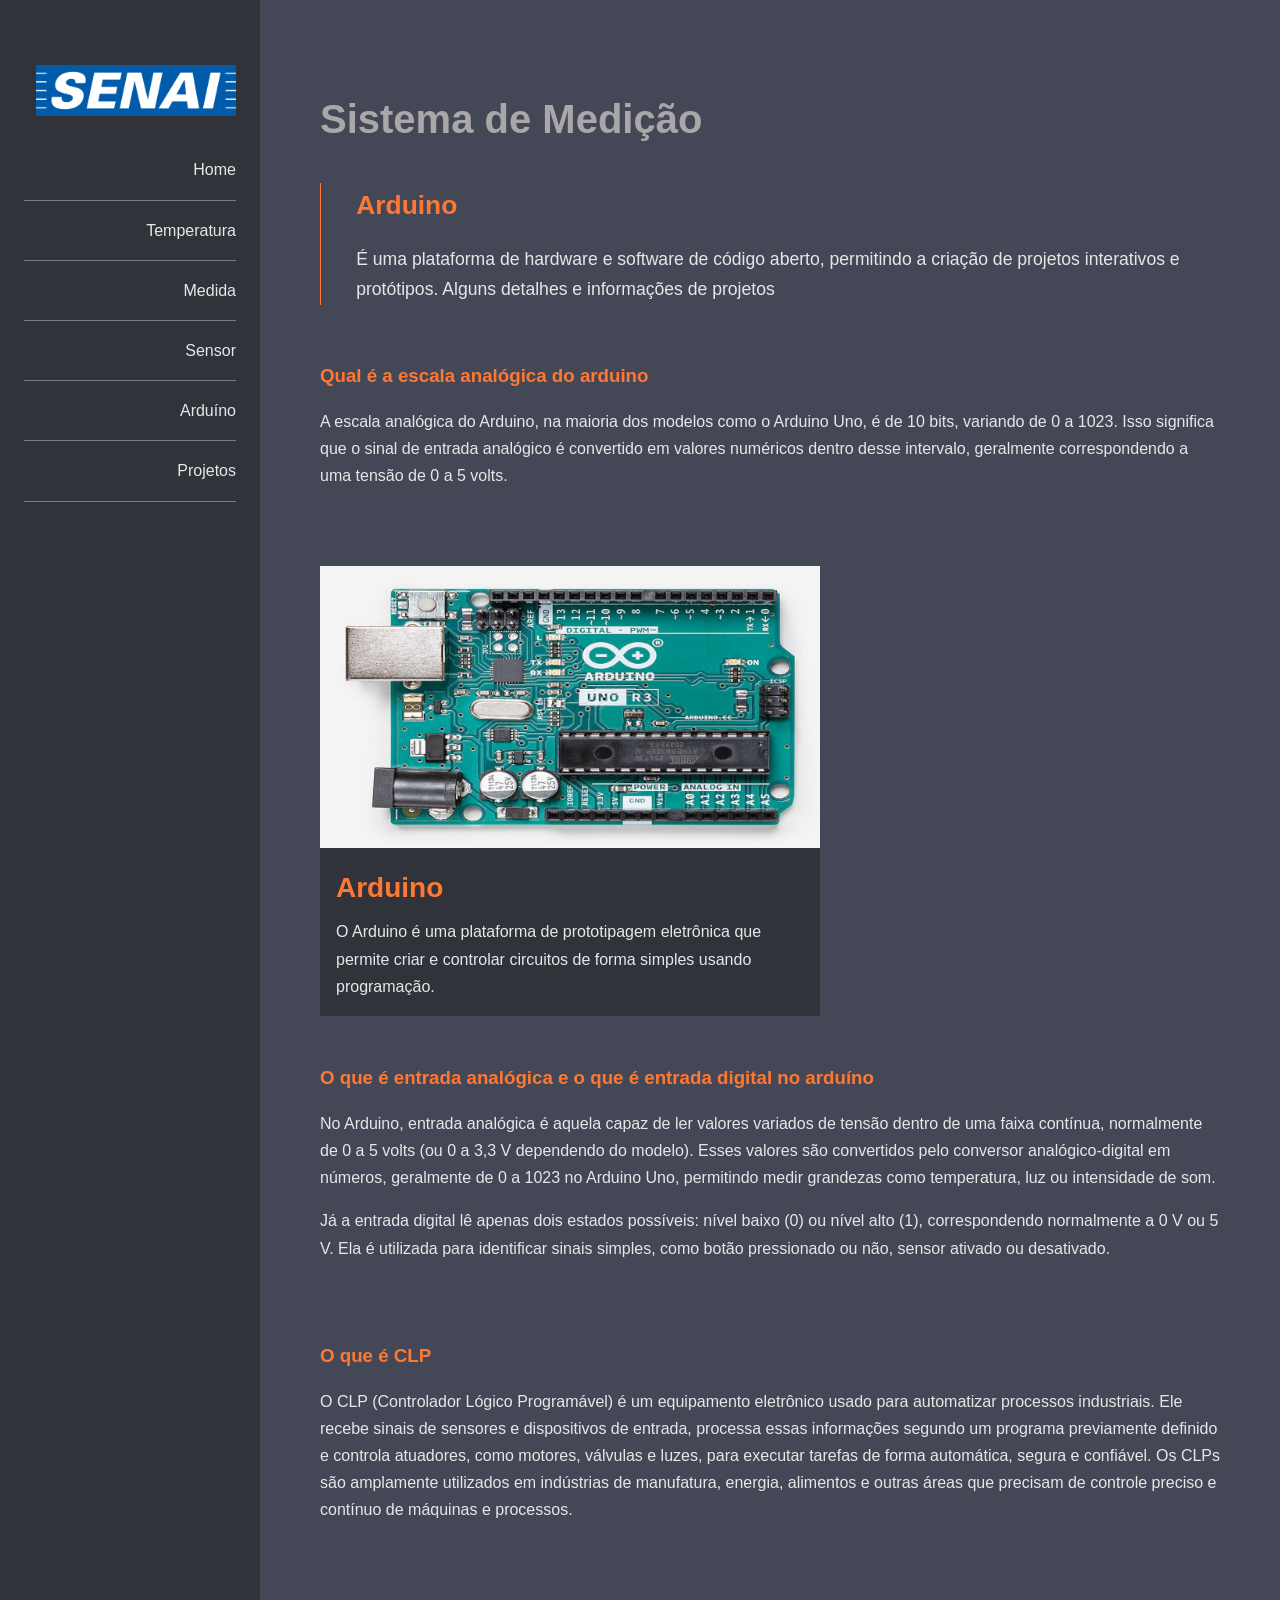
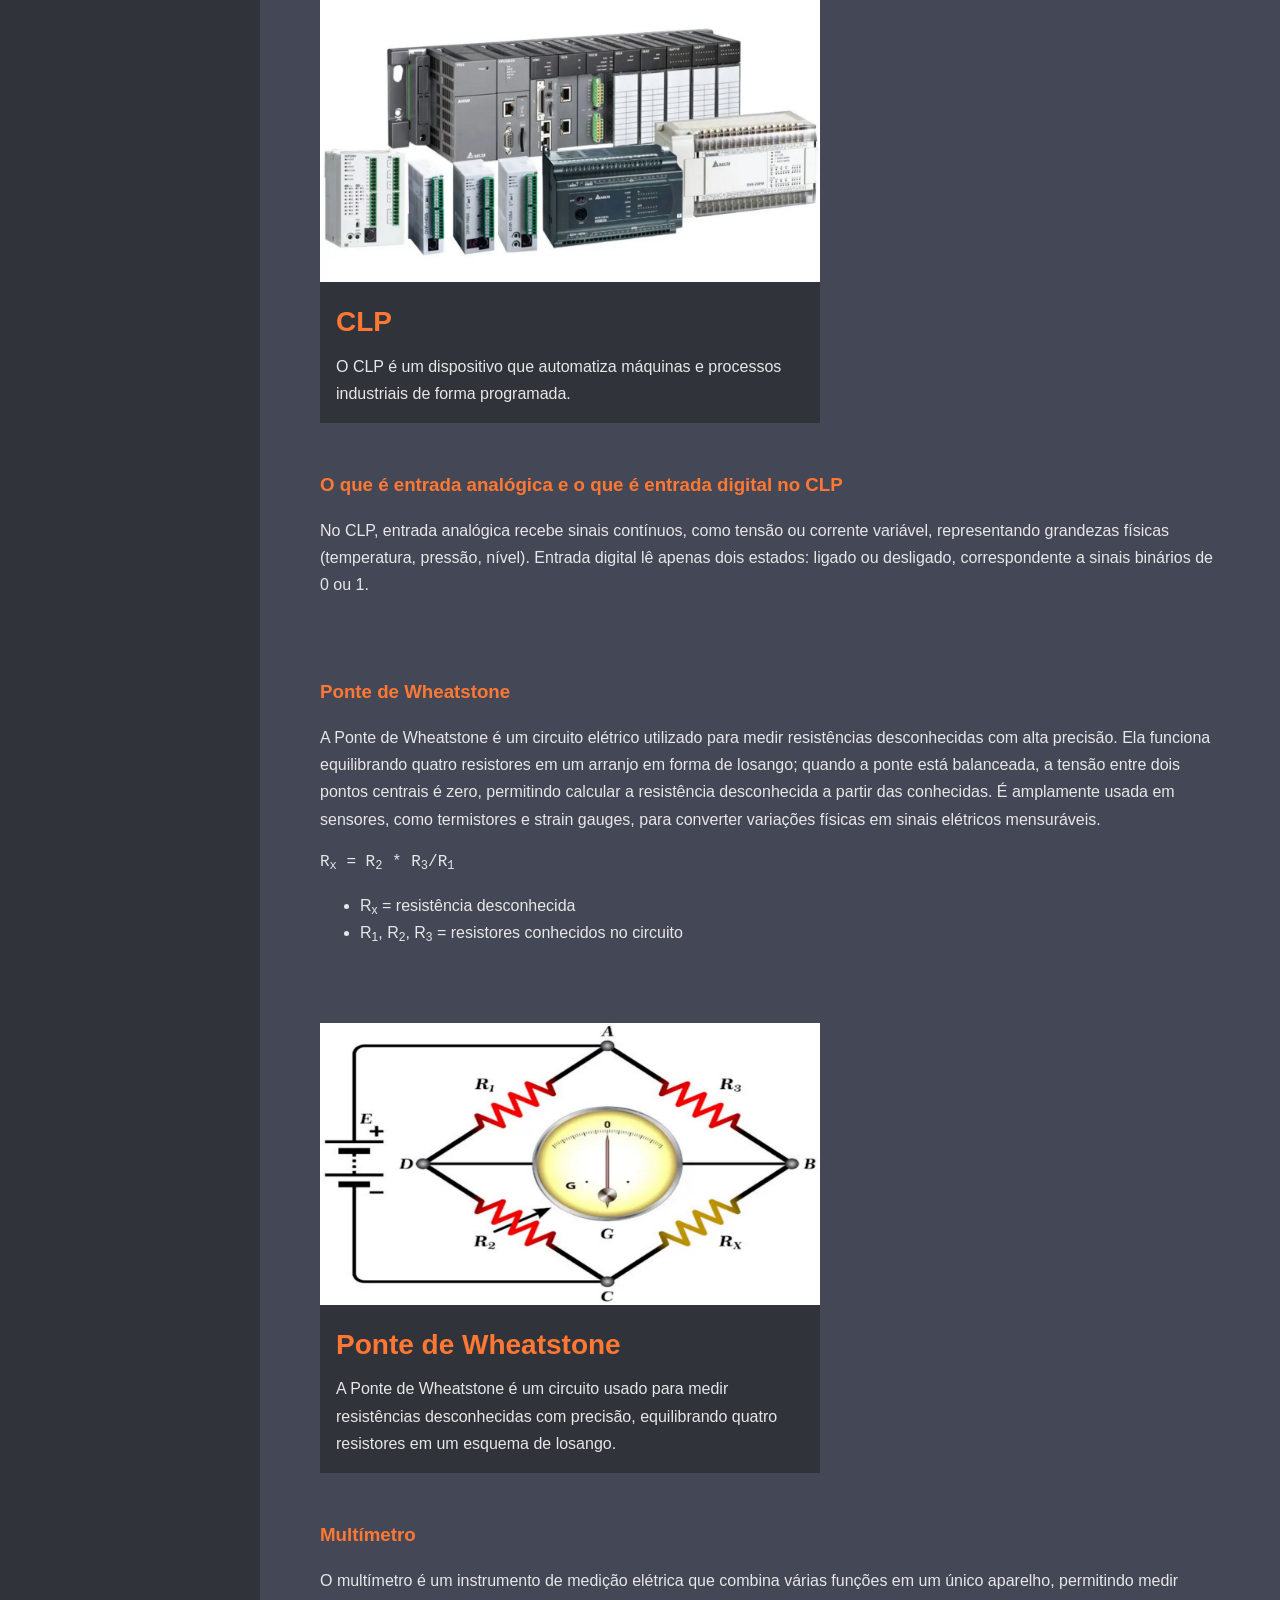
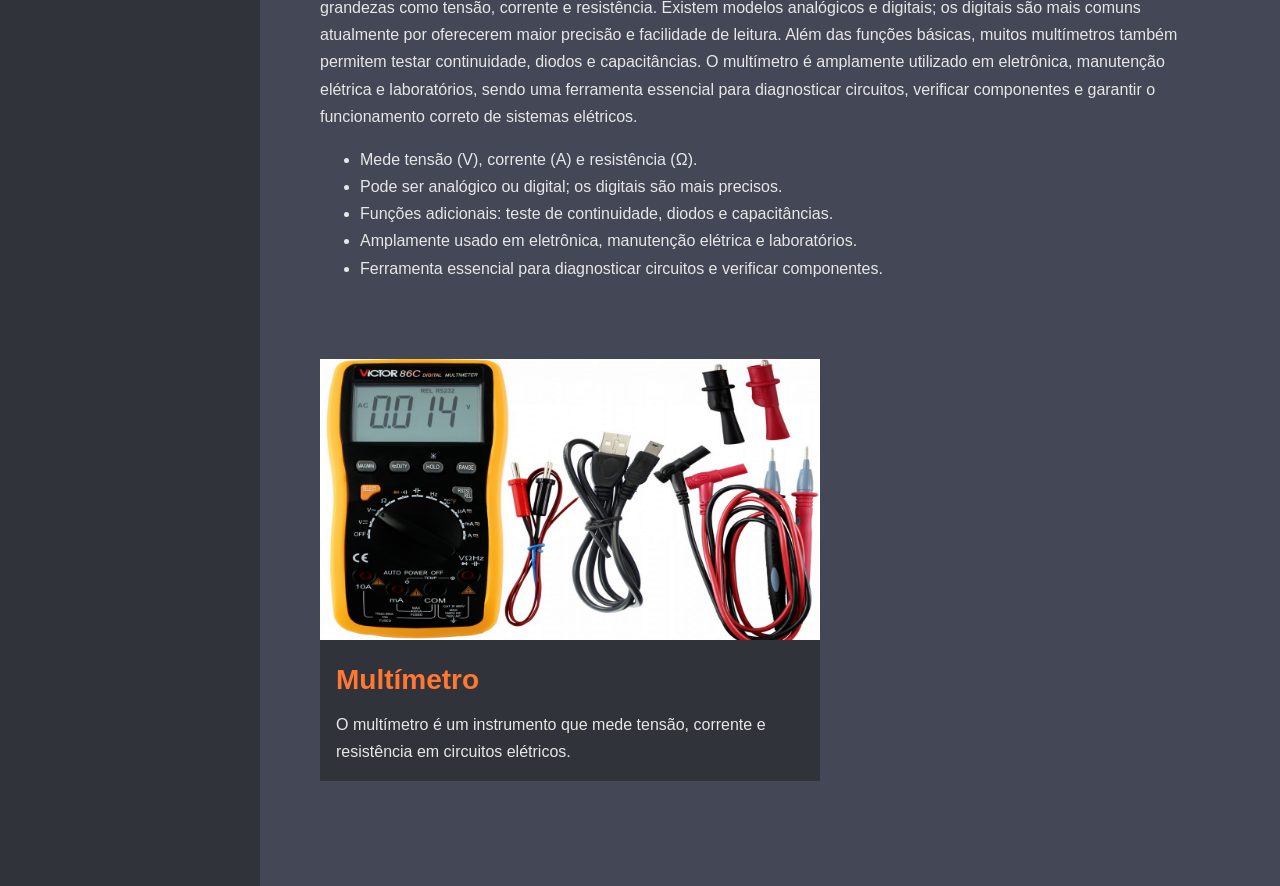
==== pages/arduino.html @ 4fff8483 "Adicionando novos arquivos" ====
<!DOCTYPE html>
<html lang="pt-br">
<head>
    <meta charset="UTF-8">
    <meta name="viewport" content="width=device-width, initial-scale=1.0">
    <link rel="shortcut icon" href="../img/title-icon/arduino.png" type="image/x-icon">
    <link rel="stylesheet" href="../css/normalize.css">
    <link rel="stylesheet" href="../css/style.css">
    <title>Arduino</title>
</head>
<body>
    <header class="main-header">
        <nav class="main-nav">
            <a href="https://cursos.sesisenai.org.br/" target="_blank">
                <img src="../img/senai-logo.png" alt="Imagem de Perfil" class="perfil-img">
            </a>

            <ul>
                <li><a href="../index.html">Home</a></li>
                <li><a href="./temp.html">Temperatura</a></li>
                <li><a href="./medida.html">Medida</a></li>
                <li><a href="./sensor.html">Sensor</a></li>
                <li><a href="arduino.html">Arduíno</a></li>
                <li><a href="./faq.html">Projetos</a></li>
            </ul>
        </nav>
    </header>

    <main class="main">
        <h1>Sistema de Medição</h1>

        <article class="highlight">
            <h2>Arduino</h2>

            <p>É uma plataforma de hardware e software de código aberto, permitindo a criação de projetos interativos e protótipos. Alguns detalhes e informações de projetos</p>
        </article>

        <section>
            <article>
                <h3>Qual é a escala analógica do arduino</h3>
                <p>A escala analógica do Arduino, na maioria dos modelos como o Arduino Uno, é de 10 bits, variando de 0 a 1023. Isso significa que o sinal de entrada analógico é convertido em valores numéricos dentro desse intervalo, geralmente correspondendo a uma tensão de 0 a 5 volts.</p>
            </article>
        </section>
        <section>
            <div class="row">
                <article class="card card-um">
                    <img src="../img/arduino-img/uno.png" alt="imagem 1">
                    <div class="card_content">
                        <h4 class="card_title">Arduino</h4>
                        <p>O Arduino é uma plataforma de prototipagem eletrônica que permite criar e controlar circuitos de forma simples usando programação.</p>
                    </div>
                </article>
            </div>
        </section>

        <section>
            <article>
                <h3>O que é entrada analógica e o que é entrada digital no arduíno</h3>
                <p>No Arduino, entrada analógica é aquela capaz de ler valores variados de tensão dentro de uma faixa contínua, normalmente de 0 a 5 volts (ou 0 a 3,3 V dependendo do modelo). Esses valores são convertidos pelo conversor analógico-digital em números, geralmente de 0 a 1023 no Arduino Uno, permitindo medir grandezas como temperatura, luz ou intensidade de som.</p>
                <p>Já a entrada digital lê apenas dois estados possíveis: nível baixo (0) ou nível alto (1), correspondendo normalmente a 0 V ou 5 V. Ela é utilizada para identificar sinais simples, como botão pressionado ou não, sensor ativado ou desativado.</p>
            </article>
        </section>

        <section>
            <article>
                <h3>O que é CLP</h3>
                <p>O CLP (Controlador Lógico Programável) é um equipamento eletrônico usado para automatizar processos industriais. Ele recebe sinais de sensores e dispositivos de entrada, processa essas informações segundo um programa previamente definido e controla atuadores, como motores, válvulas e luzes, para executar tarefas de forma automática, segura e confiável. Os CLPs são amplamente utilizados em indústrias de manufatura, energia, alimentos e outras áreas que precisam de controle preciso e contínuo de máquinas e processos.</p>
            </article>
        </section>
        <section>
            <div class="row">
                <article class="card card-um">
                    <img src="../img/arduino-img/clp.png" alt="imagem 1">
                    <div class="card_content">
                        <h4 class="card_title">CLP</h4>
                        <p>O CLP é um dispositivo que automatiza máquinas e processos industriais de forma programada.</p>
                    </div>
                </article>
            </div>
        </section>

        <section>
            <article>
                <h3>O que é entrada analógica e o que é entrada digital no CLP</h3>
                <p>No CLP, entrada analógica recebe sinais contínuos, como tensão ou corrente variável, representando grandezas físicas (temperatura, pressão, nível). Entrada digital lê apenas dois estados: ligado ou desligado, correspondente a sinais binários de 0 ou 1.</p>
            </article>
        </section>

        <section>
            <article>
                <h3>Ponte de Wheatstone</h3>
                <p>A Ponte de Wheatstone é um circuito elétrico utilizado para medir resistências desconhecidas com alta precisão. Ela funciona equilibrando quatro resistores em um arranjo em forma de losango; quando a ponte está balanceada, a tensão entre dois pontos centrais é zero, permitindo calcular a resistência desconhecida a partir das conhecidas. É amplamente usada em sensores, como termistores e strain gauges, para converter variações físicas em sinais elétricos mensuráveis.</p>

                <pre>R<sub>x</sub> = R<sub>2</sub> * R<sub>3</sub>/R<sub>1</sub></pre>

                <ul>
                    <li>R<sub>x</sub> = resistência desconhecida</li>
                    <li>R<sub>1</sub>, R<sub>2</sub>, R<sub>3</sub> = resistores conhecidos no circuito</li>
                </ul>
            </article>
        </section>
        <section>
            <div class="row">
                <article class="card card-um">
                    <img src="../img/arduino-img/ponte.png" alt="imagem 1">
                    <div class="card_content">
                        <h4 class="card_title">Ponte de Wheatstone</h4>
                        <p>A Ponte de Wheatstone é um circuito usado para medir resistências desconhecidas com precisão, equilibrando quatro resistores em um esquema de losango.</p>
                    </div>
                </article>
            </div>
        </section>

        <section>
            <article>
                <h3>Multímetro</h3>
                <p>O multímetro é um instrumento de medição elétrica que combina várias funções em um único aparelho, permitindo medir grandezas como tensão, corrente e resistência. Existem modelos analógicos e digitais; os digitais são mais comuns atualmente por oferecerem maior precisão e facilidade de leitura. Além das funções básicas, muitos multímetros também permitem testar continuidade, diodos e capacitâncias. O multímetro é amplamente utilizado em eletrônica, manutenção elétrica e laboratórios, sendo uma ferramenta essencial para diagnosticar circuitos, verificar componentes e garantir o funcionamento correto de sistemas elétricos.</p>

                <ul>
                    <li>Mede tensão (V), corrente (A) e resistência (Ω).</li>
                    <li>Pode ser analógico ou digital; os digitais são mais precisos.</li>
                    <li>Funções adicionais: teste de continuidade, diodos e capacitâncias.</li>
                    <li>Amplamente usado em eletrônica, manutenção elétrica e laboratórios.</li>
                    <li>Ferramenta essencial para diagnosticar circuitos e verificar componentes.</li>
                </ul>
            </article>
        </section>
        <section>
            <div class="row">
                <article class="card card-um">
                    <img src="../img/arduino-img/multimetro.png" alt="imagem 1">
                    <div class="card_content">
                        <h4 class="card_title">Multímetro</h4>
                        <p>O multímetro é um instrumento que mede tensão, corrente e resistência em circuitos elétricos.</p>
                    </div>
                </article>
            </div>
        </section>

    </main>
</body>
</html>
---- css/style.css ----
:root{
    --primary-color: #FF7833;
    --secondary-color: #31333B;
    --secondary-color-light: #444856; 
    --secondary-color-dark: #23252d; 

    --default-gap: 3rem;
}

html{
    font-size: 62.5%;
}

body{
    display: flex;
    margin: 0;
    color: #e7e7e7;
    font-family: 'Lucida Sans', 'Lucida Sans Regular', 'Lucida Grande', 'Lucida Sans Unicode', Geneva, Verdana, sans-serif;
    min-height: 100vh;
    line-height: 1.7;
    flex-direction: row;
    overflow-x: hidden;
}

h1{
    font-size: 4rem;
    color: #a9a7a7;
    margin-top: 2rem;
    margin-bottom: 3rem;
}

h2, h3, h4, h5, h6{
    color: var(--primary-color);
    margin: 0;
}

.tilte-ul{
    color: #b1b1b1;
}


h2{
    margin-top: 1rem;
}

.highlight{
    border-left: 1px solid var(--primary-color);
    font-size: 1.1em;
    padding: 0 0 0 2em;
    margin-bottom: 2.2em;
}

article{
    padding: 1em 0;
}

section{
    margin-bottom: 3rem;
}

.main-header{
    flex: 0 0 26rem;
    background-color: var(--secondary-color);
}

.main{
    background-color: var(--secondary-color-light);
    flex: 1 0;
    padding: 6.5rem 6rem 7.5rem;
}

a{
    color: inherit;
}

p a:hover{
    color: var(--primary-color);
}

.link-icon{
    display: inline-flex;
    margin-right: 3rem;
    transition: color .3s;
    text-decoration: none;
    font-style: normal;
    font-size: 2rem;
}

.link-icon i{
    font-size: 3rem;
    width: 2rem;
    height: 2rem;
    vertical-align: middle;
    display: inline-block;
    margin-right: 2rem;
}

.link-icon:hover{
    color: var(--primary-color);
}

.main, .main-header{
    font-size: 1.6rem;
}

.perfil-img{
    max-width: 20rem;
}

.main-nav{
    text-align: right;
    padding: 6.5rem 2.4rem 2.4rem;
    position: sticky;
    top: 0;
    left: 0;
}

.main-nav ul{
    padding: 0;
    list-style-type: none;
}

.main-nav ul a{
    display: block;
    padding: 1.2rem 0;
    text-decoration: none;
    transition: padding-right .2s, background-color .4s;
    background-color: transparent;
}

.main-nav ul a:hover,
.main-nav ul a:focus{
    background-color: var(--secondary-color-light);
    padding-right: 1rem;
}

.main-nav li{
    border-bottom: 1px solid #7b7b7b;
    padding: .4rem 0;
}

.row{
    display: flex;
    gap: var(--default-gap);
    padding-top: 1.5rem;
    justify-content: space-evenly;
}

.row .row{
    padding-top: 0;
}

.row > *{
    flex: 1 0 0%;
}

.card{
    max-width: 500px;
    background-color: var(--secondary-color);
    padding: 0;
}

.card-um{
    /* display: inline-block;
    justify-content: left; */
    margin-inline-end: auto;
}

.card_content{
    padding: .5em 1em 1em;
}

.card_content p, 
.card_title{
    margin: 0;
}

.card_title{
    font-size: 1.75em;
    margin-bottom: .25em;
}

.card img{
    max-width: 100%;
}

.card iframe{
    max-width: 100%;
}

.table{
    width: 100%;
    border-collapse: collapse;
}

.table th:last-child,
.table td:last-child{
    text-align: right;
}

.table td,
.table th{
    padding: 1.6rem;
}

.table:not(.table-alternate) td,
.table:not(.table-alternate) th{
    border-bottom: 2px solid var(--secondary-color-dark);
}

.table th{
    text-transform: uppercase;
    text-align: left;
}

.table-alternate tbody tr:nth-child(odd){
    background-color: var(--secondary-color);
}

.table-verticalLines td:not(:last-child),
.table-verticalLines th:not(:last-child){
    border-right: 1px solid var(--secondary-color-dark);
}

.alternates{
    list-style-type: none;
    padding-left: 0;
}

.alternates li{
    padding: 0;
}

.alternates li:not(:last-child){
    border-bottom: 2px solid;
}

@media screen and (max-width: 768px) {
    body {
        flex-direction: column; 
    }

    .main-header {
        flex: 0 0 auto;   
        width: 100%;      
        padding: 2rem 1rem;
    }

    .main-nav {
        text-align: center;
        padding: 2rem 1rem 1rem;
    }

    .main {
        flex: 1 0 auto;
        width: 100%;
        padding: 3rem 1rem 4rem;
    }

    .row {
        flex-direction: column;
        gap: 2rem;
    }

    .card {
        max-width: 100%;
        margin: 0 auto;
    }

    h1 {
        font-size: 3rem;
        text-align: center;
    }

    .link-icon {
        margin-right: 1.5rem;
        font-size: 1.8rem;
    }

    .link-icon i {
        font-size: 2.5rem;
    }
}

/* Para celulares pequenos */
@media screen and (max-width: 480px) {
    body {
        font-size: 1.4rem;
    }

    .main {
        padding: 2rem 1rem 3rem;
    }

    h1 {
        font-size: 2.5rem;
    }

    .perfil-img {
        max-width: 15rem;
        margin: 0 auto;
        display: block;
    }

    .main-nav ul a {
        padding: 1rem 0;
        font-size: 1.4rem;
    }
}
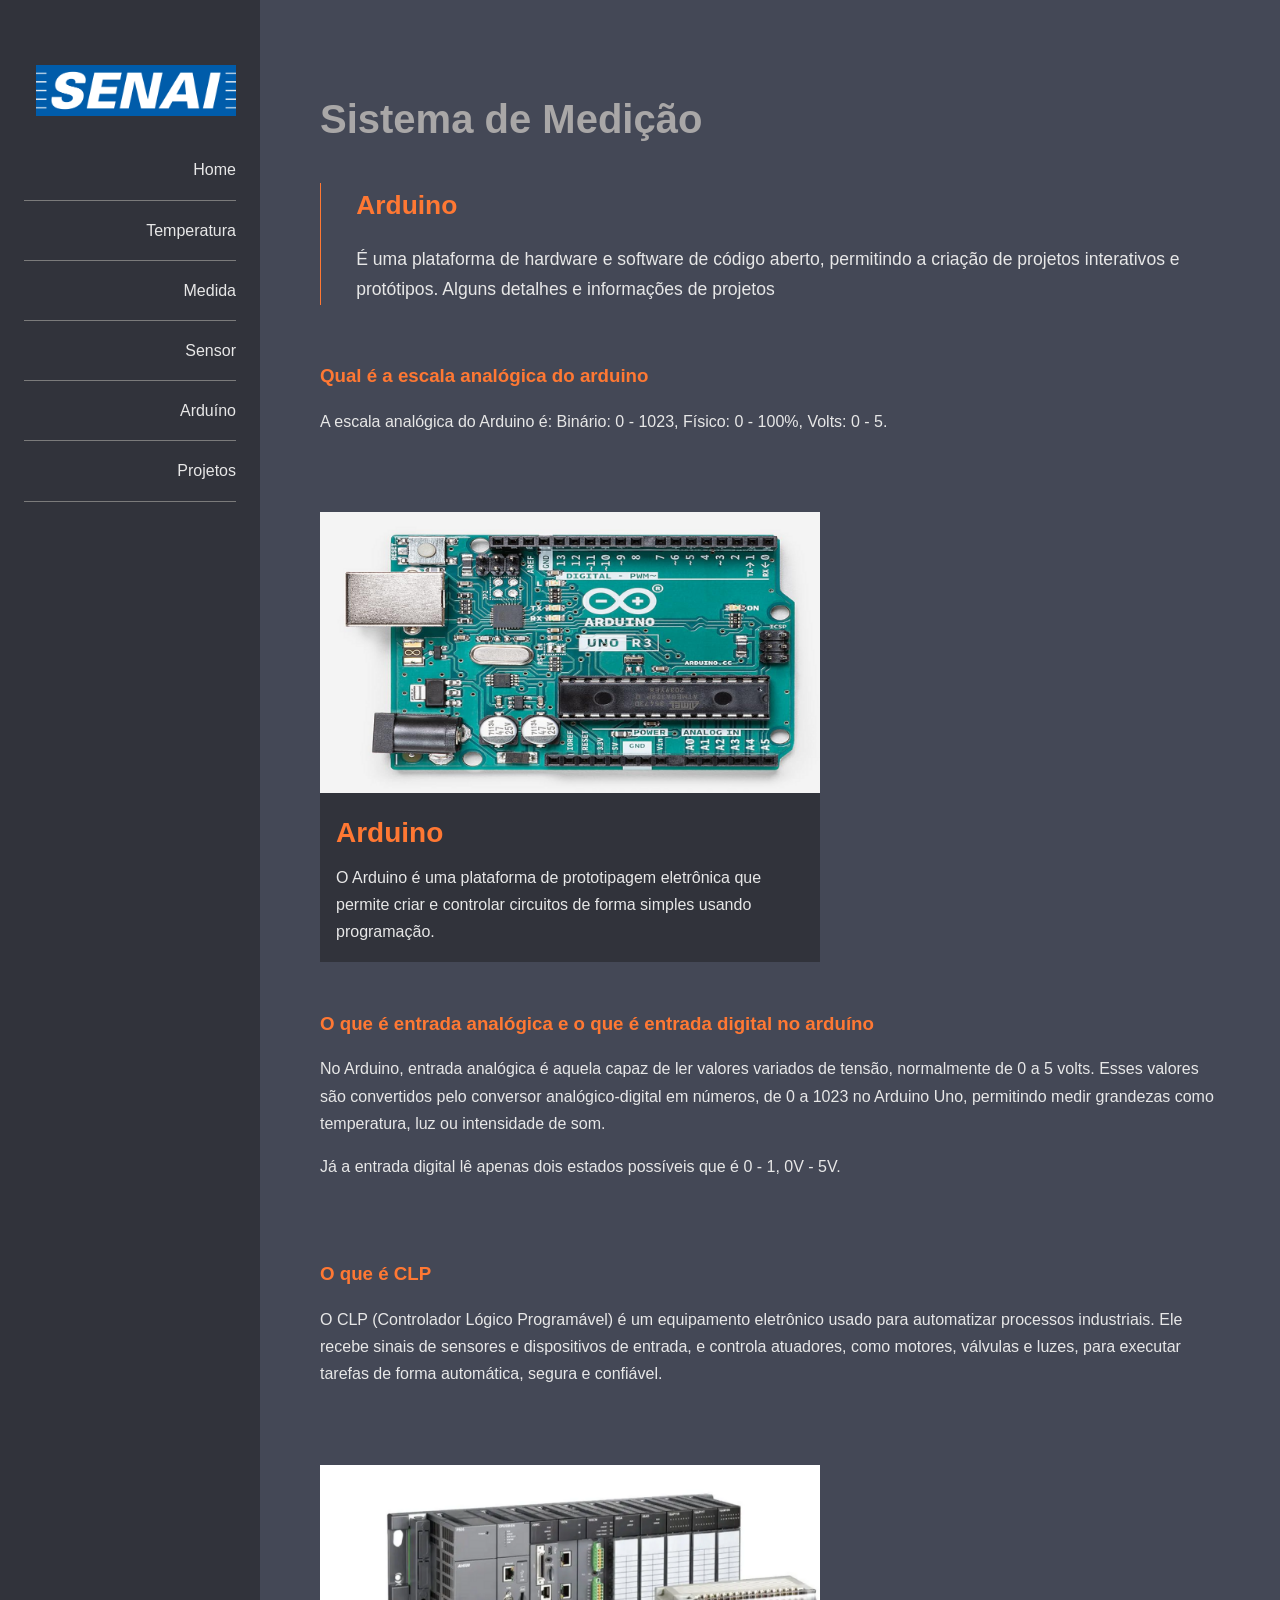
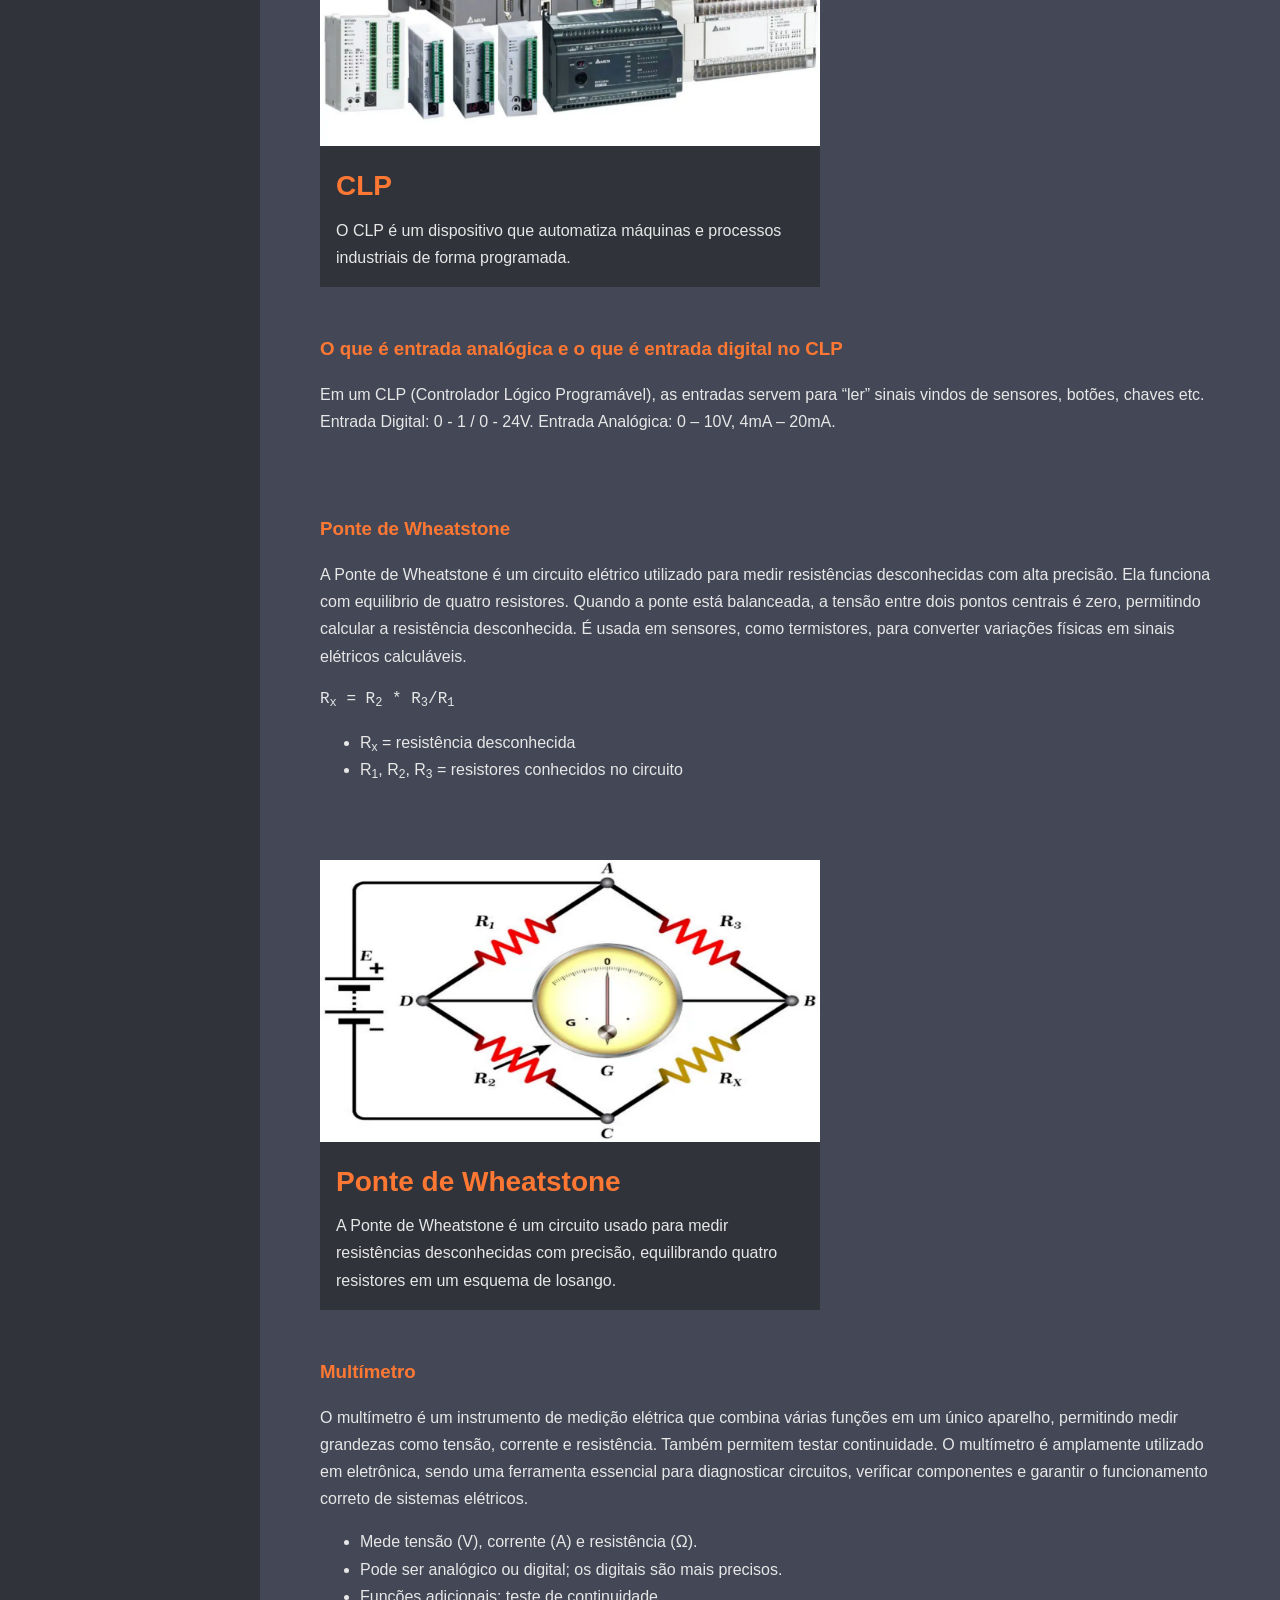
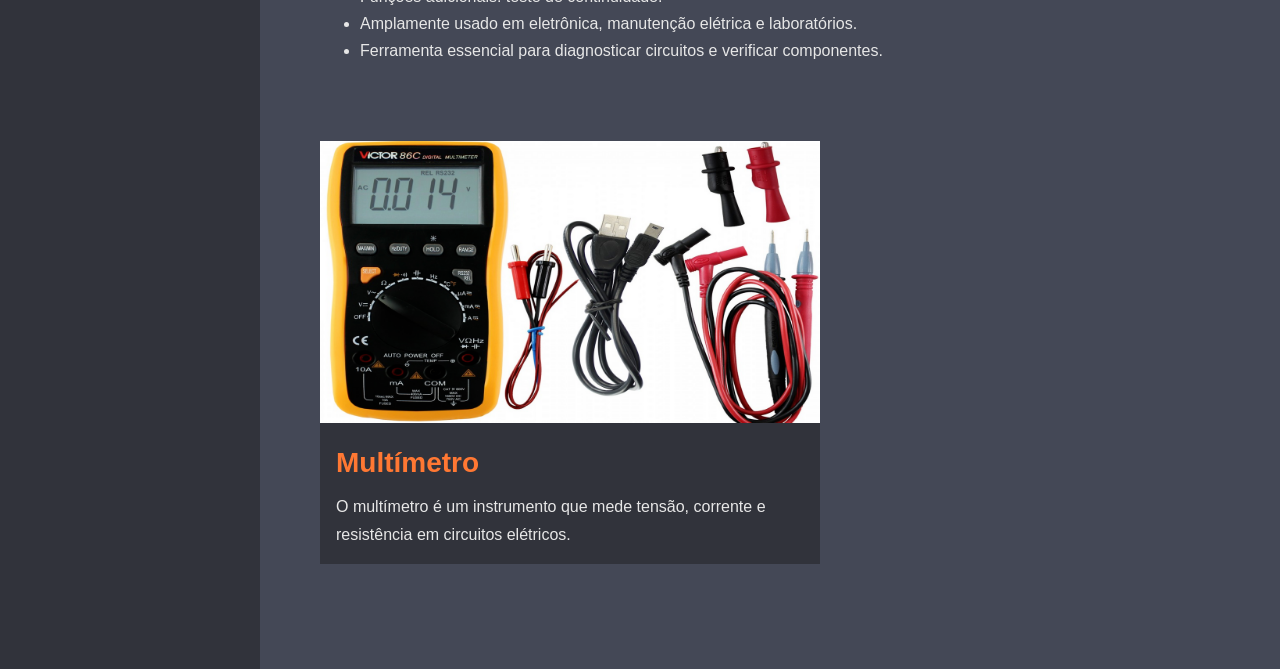
==== commit b6401614: "texto" ====
--- a/pages/arduino.html
+++ b/pages/arduino.html
@@ -38,7 +38,7 @@
         <section>
             <article>
                 <h3>Qual é a escala analógica do arduino</h3>
-                <p>A escala analógica do Arduino, na maioria dos modelos como o Arduino Uno, é de 10 bits, variando de 0 a 1023. Isso significa que o sinal de entrada analógico é convertido em valores numéricos dentro desse intervalo, geralmente correspondendo a uma tensão de 0 a 5 volts.</p>
+                <p>A escala analógica do Arduino é: Binário: 0 - 1023, Físico: 0 - 100%, Volts: 0 - 5.</p>
             </article>
         </section>
         <section>
@@ -56,15 +56,15 @@
         <section>
             <article>
                 <h3>O que é entrada analógica e o que é entrada digital no arduíno</h3>
-                <p>No Arduino, entrada analógica é aquela capaz de ler valores variados de tensão dentro de uma faixa contínua, normalmente de 0 a 5 volts (ou 0 a 3,3 V dependendo do modelo). Esses valores são convertidos pelo conversor analógico-digital em números, geralmente de 0 a 1023 no Arduino Uno, permitindo medir grandezas como temperatura, luz ou intensidade de som.</p>
-                <p>Já a entrada digital lê apenas dois estados possíveis: nível baixo (0) ou nível alto (1), correspondendo normalmente a 0 V ou 5 V. Ela é utilizada para identificar sinais simples, como botão pressionado ou não, sensor ativado ou desativado.</p>
+                <p>No Arduino, entrada analógica é aquela capaz de ler valores variados de tensão, normalmente de 0 a 5 volts. Esses valores são convertidos pelo conversor analógico-digital em números, de 0 a 1023 no Arduino Uno, permitindo medir grandezas como temperatura, luz ou intensidade de som.</p>
+                <p>Já a entrada digital lê apenas dois estados possíveis que é 0 - 1, 0V - 5V.</p>
             </article>
         </section>
 
         <section>
             <article>
                 <h3>O que é CLP</h3>
-                <p>O CLP (Controlador Lógico Programável) é um equipamento eletrônico usado para automatizar processos industriais. Ele recebe sinais de sensores e dispositivos de entrada, processa essas informações segundo um programa previamente definido e controla atuadores, como motores, válvulas e luzes, para executar tarefas de forma automática, segura e confiável. Os CLPs são amplamente utilizados em indústrias de manufatura, energia, alimentos e outras áreas que precisam de controle preciso e contínuo de máquinas e processos.</p>
+                <p>O CLP (Controlador Lógico Programável) é um equipamento eletrônico usado para automatizar processos industriais. Ele recebe sinais de sensores e dispositivos de entrada, e controla atuadores, como motores, válvulas e luzes, para executar tarefas de forma automática, segura e confiável.</p>
             </article>
         </section>
         <section>
@@ -82,14 +82,14 @@
         <section>
             <article>
                 <h3>O que é entrada analógica e o que é entrada digital no CLP</h3>
-                <p>No CLP, entrada analógica recebe sinais contínuos, como tensão ou corrente variável, representando grandezas físicas (temperatura, pressão, nível). Entrada digital lê apenas dois estados: ligado ou desligado, correspondente a sinais binários de 0 ou 1.</p>
+                <p>Em um CLP (Controlador Lógico Programável), as entradas servem para “ler” sinais vindos de sensores, botões, chaves etc. Entrada Digital: 0 - 1 / 0 - 24V. Entrada Analógica: 0 – 10V, 4mA – 20mA.</p>
             </article>
         </section>
 
         <section>
             <article>
                 <h3>Ponte de Wheatstone</h3>
-                <p>A Ponte de Wheatstone é um circuito elétrico utilizado para medir resistências desconhecidas com alta precisão. Ela funciona equilibrando quatro resistores em um arranjo em forma de losango; quando a ponte está balanceada, a tensão entre dois pontos centrais é zero, permitindo calcular a resistência desconhecida a partir das conhecidas. É amplamente usada em sensores, como termistores e strain gauges, para converter variações físicas em sinais elétricos mensuráveis.</p>
+                <p>A Ponte de Wheatstone é um circuito elétrico utilizado para medir resistências desconhecidas com alta precisão. Ela funciona com equilibrio de quatro resistores. Quando a ponte está balanceada, a tensão entre dois pontos centrais é zero, permitindo calcular a resistência desconhecida. É usada em sensores, como termistores, para converter variações físicas em sinais elétricos calculáveis.</p>
 
                 <pre>R<sub>x</sub> = R<sub>2</sub> * R<sub>3</sub>/R<sub>1</sub></pre>
 
@@ -114,12 +114,12 @@
         <section>
             <article>
                 <h3>Multímetro</h3>
-                <p>O multímetro é um instrumento de medição elétrica que combina várias funções em um único aparelho, permitindo medir grandezas como tensão, corrente e resistência. Existem modelos analógicos e digitais; os digitais são mais comuns atualmente por oferecerem maior precisão e facilidade de leitura. Além das funções básicas, muitos multímetros também permitem testar continuidade, diodos e capacitâncias. O multímetro é amplamente utilizado em eletrônica, manutenção elétrica e laboratórios, sendo uma ferramenta essencial para diagnosticar circuitos, verificar componentes e garantir o funcionamento correto de sistemas elétricos.</p>
+                <p>O multímetro é um instrumento de medição elétrica que combina várias funções em um único aparelho, permitindo medir grandezas como tensão, corrente e resistência. Também permitem testar continuidade. O multímetro é amplamente utilizado em eletrônica, sendo uma ferramenta essencial para diagnosticar circuitos, verificar componentes e garantir o funcionamento correto de sistemas elétricos.</p>
 
                 <ul>
                     <li>Mede tensão (V), corrente (A) e resistência (Ω).</li>
                     <li>Pode ser analógico ou digital; os digitais são mais precisos.</li>
-                    <li>Funções adicionais: teste de continuidade, diodos e capacitâncias.</li>
+                    <li>Funções adicionais: teste de continuidade.</li>
                     <li>Amplamente usado em eletrônica, manutenção elétrica e laboratórios.</li>
                     <li>Ferramenta essencial para diagnosticar circuitos e verificar componentes.</li>
                 </ul>
